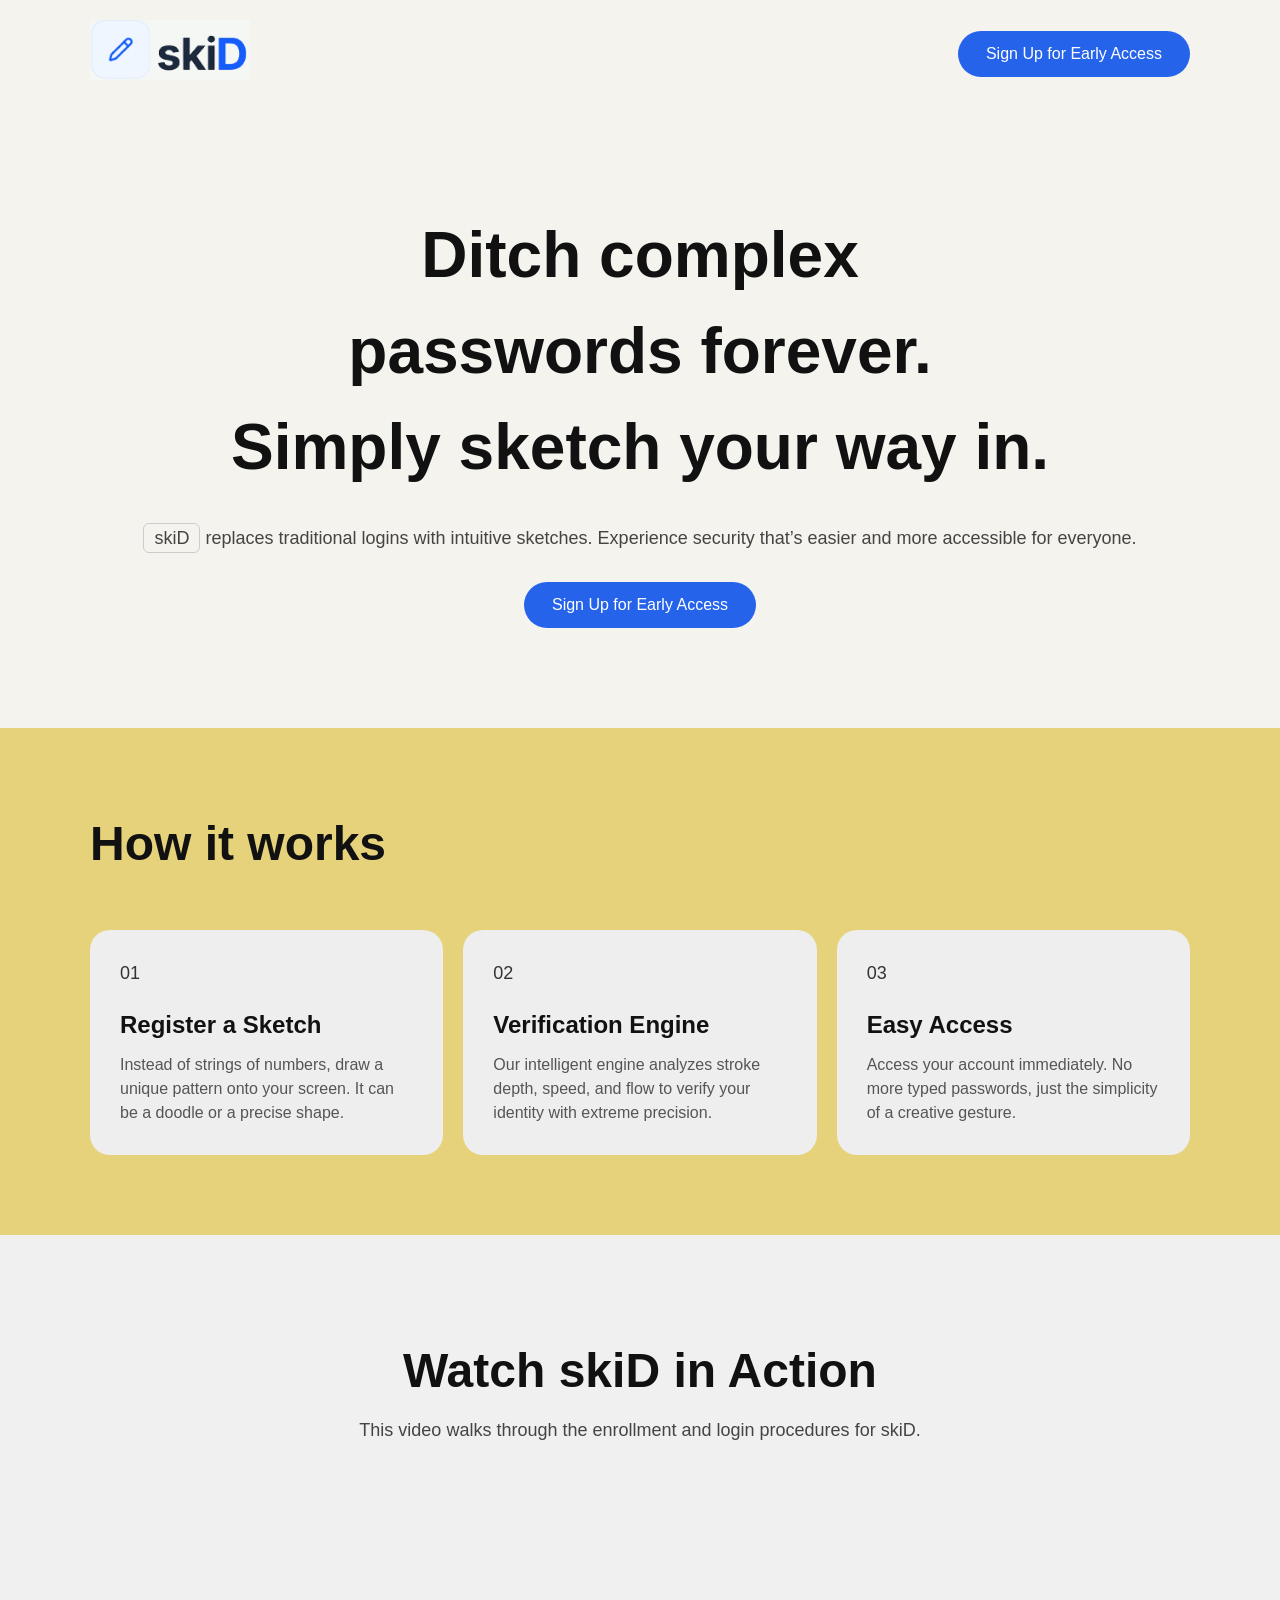
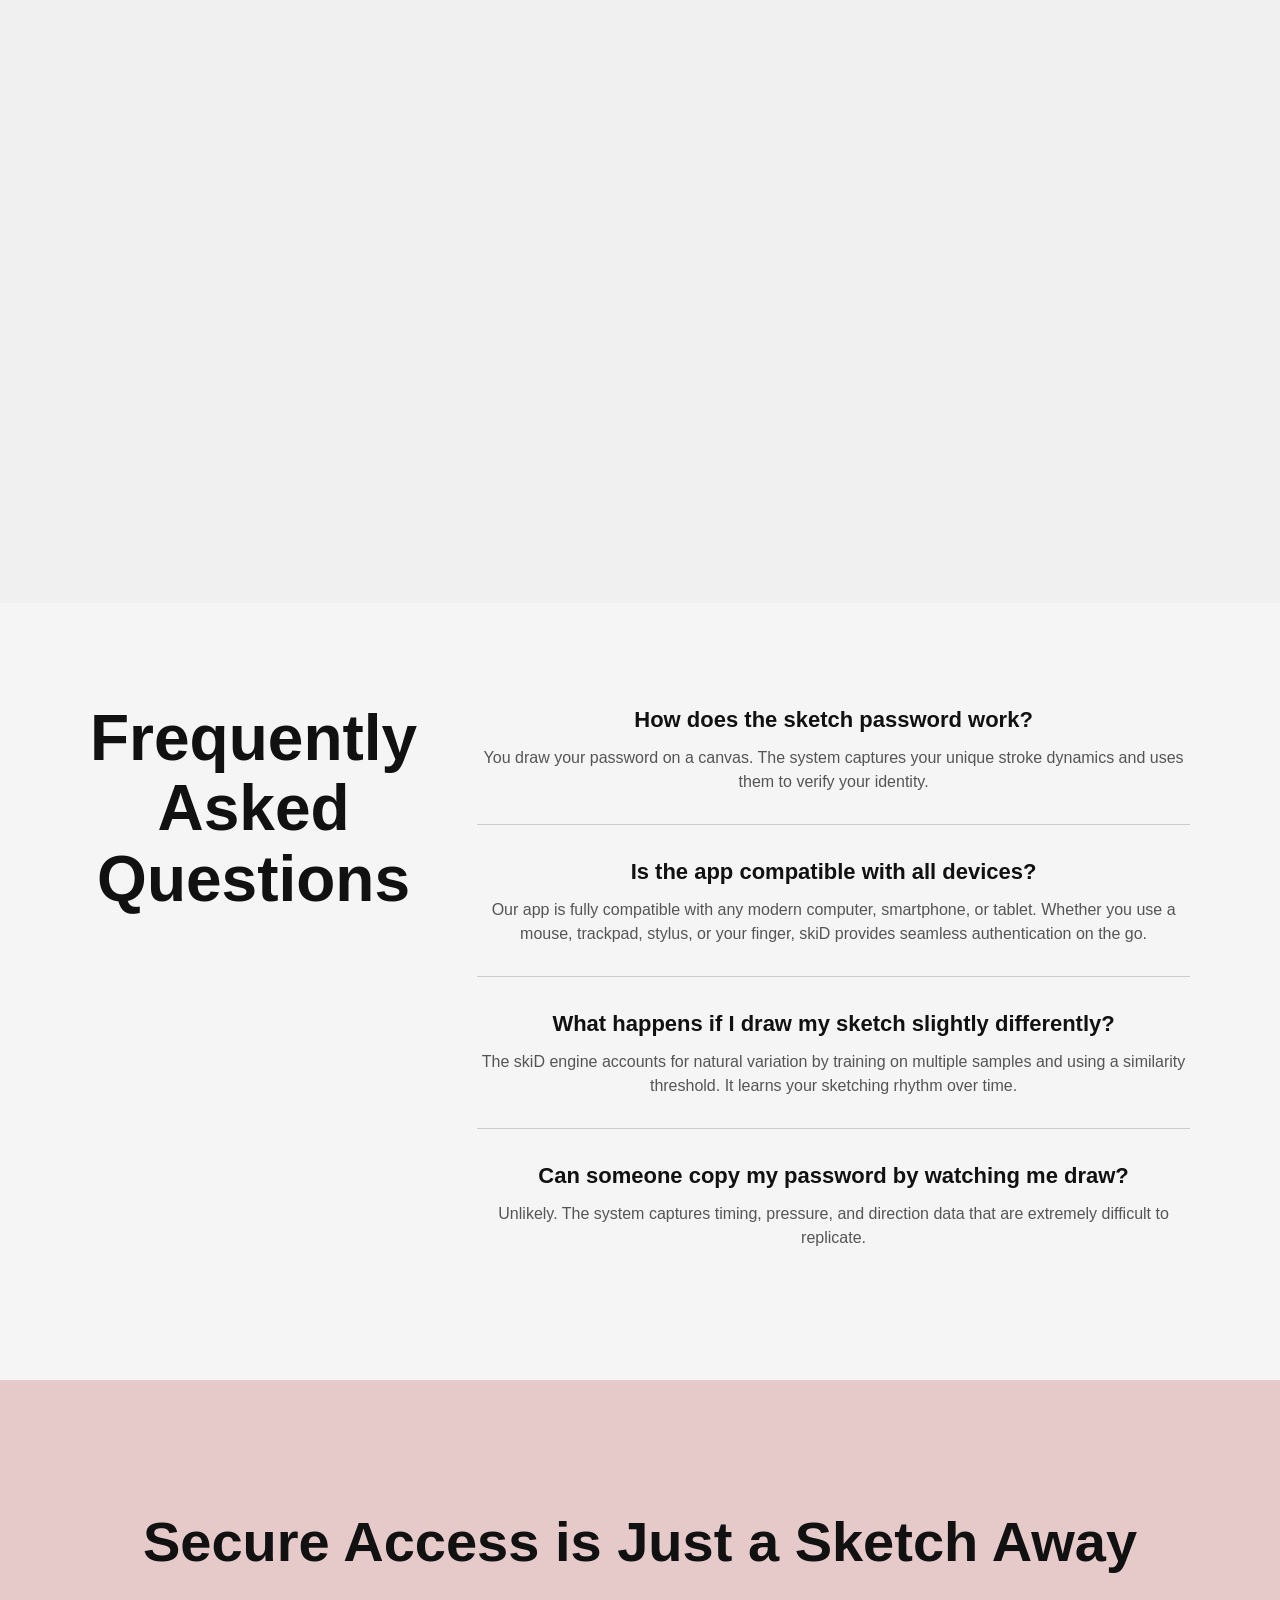
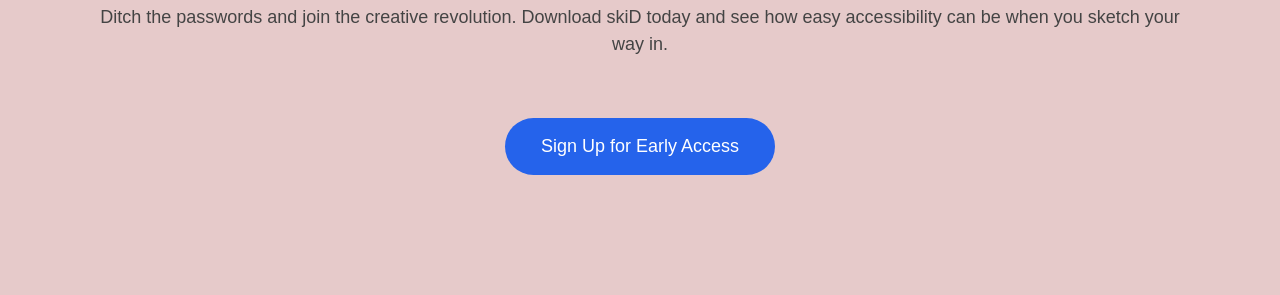
==== index.html @ f6055a3b "first commit" ====
<!DOCTYPE html>
<html lang="en">
<head>
  <meta charset="UTF-8" />
  <meta name="viewport" content="width=device-width, initial-scale=1.0"/>
  <title>skiD</title>
  <link rel="stylesheet" href="styles.css"/>
</head>
<body>

<header class="header">
  <div class="container nav">
    <div class="logo"><img src="assets/logo.png" class="logo-img" /></div>
    <a href="https://tally.so/r/Y5YMVz?variant=ease">
      <button class="cta">Sign Up for Early Access</button>
    </a>
  </div>
</header>

<!-- HERO -->
<section class="hero">
  <div class="container">
    <h1>
      Ditch complex<br>
      passwords forever.<br>
      Simply sketch your way in.
    </h1>

    <p class="subtext">
      <span class="highlight">skiD</span> replaces traditional logins with intuitive sketches.
      Experience security that’s easier and more accessible for everyone.
    </p>

    <a href="https://tally.so/r/Y5YMVz?variant=ease">
      <button class="cta">Sign Up for Early Access</button>
    </a>
  </div>
</section>

<!-- HOW IT WORKS -->
<section class="how">
  <div class="container">
    <h2>How it works</h2>

    <div class="cards">
      <div class="card">
        <span class="step">01</span>
        <h3>Register a Sketch</h3>
        <p>
          Instead of strings of numbers, draw a unique pattern onto your screen.
          It can be a doodle or a precise shape.
        </p>
      </div>

      <div class="card">
        <span class="step">02</span>
        <h3>Verification Engine</h3>
        <p>
          Our intelligent engine analyzes stroke depth, speed, and flow
          to verify your identity with extreme precision.
        </p>
      </div>

      <div class="card">
        <span class="step">03</span>
        <h3>Easy Access</h3>
        <p>
          Access your account immediately. No more typed passwords,
          just the simplicity of a creative gesture.
        </p>
      </div>
    </div>
  </div>
</section>

<!-- VIDEO SECTION -->
<section class="demo">
  <div class="container">
    <h2>Watch skiD in Action</h2>
    <p class="subtext">
      This video walks through the enrollment and login procedures for skiD.
    </p>

    <div class="video-wrapper">
        <iframe 
            src="https://youtube.com/embed/rPuqAuI-4R4"
            title="skiD demo"
            frameborder="0"
            allowfullscreen>
        </iframe>
    </div>
  </div>
</section>

<!-- FAQ SECTION-->
<section class="faq">
  <div class="container faq-grid">
    
    <!-- LEFT TITLE -->
    <div class="faq-title">
      <h2>Frequently<br>Asked<br>Questions</h2>
    </div>

    <!-- RIGHT CONTENT -->
    <div class="faq-content">

      <div class="faq-item">
        <h3>How does the sketch password work?</h3>
        <p>
          You draw your password on a canvas. The system captures your unique
          stroke dynamics and uses them to verify your identity.
        </p>
      </div>

      <hr>

      <div class="faq-item">
        <h3>Is the app compatible with all devices?</h3>
        <p>
          Our app is fully compatible with any modern computer, smartphone, or tablet.
          Whether you use a mouse, trackpad, stylus, or your finger, skiD provides
          seamless authentication on the go.
        </p>
      </div>

      <hr>

      <div class="faq-item">
        <h3>What happens if I draw my sketch slightly differently?</h3>
        <p>
          The skiD engine accounts for natural variation by training on multiple samples
          and using a similarity threshold. It learns your sketching rhythm over time.
        </p>
      </div>

      <hr>

      <div class="faq-item">
        <h3>Can someone copy my password by watching me draw?</h3>
        <p>
          Unlikely. The system captures timing, pressure, and direction data that are
          extremely difficult to replicate.
        </p>
      </div>

    </div>
  </div>
</section>

<!-- CTA SECTION-->
<section class="cta-section">
  <div class="container">
    <h2>Secure Access is Just a Sketch Away</h2>

    <p class="subtext">
      Ditch the passwords and join the creative revolution. Download skiD today
      and see how easy accessibility can be when you sketch your way in.
    </p>

    <a href="https://tally.so/r/Y5YMVz?variant=ease">
      <button class="cta large">Sign Up for Early Access</button>
    </a>
  </div>
</section>

</body>
</html>
---- styles.css ----
* {
  margin: 0;
  padding: 0;
  box-sizing: border-box;
  font-family: -apple-system, BlinkMacSystemFont, "Helvetica Neue", sans-serif;
}

body {
  line-height: 1.5;
  color: #111;
}

.container {
  width: 90%;
  max-width: 1100px;
  margin: auto;
  text-align: center;
}

/* HERO */
.hero {
  padding: 100px 0;
  background: #f5f3ee;
}

.hero h1 {
  font-size: 64px;
  font-weight: 700;
  margin-bottom: 30px;
}

.subtext {
  font-size: 18px;
  color: #444;
  margin-bottom: 30px;
}

.highlight {
  border: 1px solid #ccc;
  padding: 4px 10px;
  border-radius: 6px;
}

.cta {
  background: #2563eb;
  color: white;
  border: none;
  padding: 14px 28px;
  border-radius: 999px;
  font-size: 16px;
  cursor: pointer;

  /* smooth animation */
  transition: all 0.2s ease;
}

/* HOVER (mouse over) */
.cta:hover {
  background: #1e4ed8; /* darker blue */
  transform: translateY(-2px); /* slight lift */
}

/* CLICK (pressed state) */
.cta:active {
  background: #1a3fb8; /* even darker */
  transform: translateY(0); /* press down */
}

/* HOW IT WORKS */
.how {
  background: #e6d27a;
  padding: 80px 0;
}

.how h2 {
  font-size: 48px;
  margin-bottom: 50px;
  text-align: left;
}

.cards {
  display: flex;
  gap: 20px;
  flex-wrap: wrap;
}

.card {
  flex: 1;
  min-width: 280px;
  background: #eee;
  border-radius: 20px;
  padding: 30px;
  text-align: left;
}

.step {
  font-size: 18px;
  color: #333;
}

.card h3 {
  margin: 20px 0 10px;
  font-size: 24px;
}

.card p {
  color: #555;
}

/* DEMO */
.demo {
  padding: 100px 0;
  background: #f0f0f0;
}

.demo h2 {
  font-size: 48px;
  margin-bottom: 10px;
}

.video-placeholder {
  margin-top: 40px;
  height: 300px;
  background: #ddd;
  border-radius: 20px;
  display: flex;
  align-items: center;
  justify-content: center;
  font-size: 40px;
}

/* HEADER */
.header {
  position: sticky;
  top: 0;
  background: #f5f3ee;
  padding: 20px 0;
  z-index: 1000;
}

.nav {
  display: flex;
  justify-content: space-between;
  align-items: center;
}

.logo-img {
  /* font-weight: 700;
  font-size: 20px; */
  height:60px;
}

.video-wrapper {
  margin-top: 40px;
  position: relative;
  width: 100%;
  padding-top: 56.25%; /* 16:9 ratio */
  border-radius: 20px;
  overflow: hidden;
}

.video-wrapper iframe {
  position: absolute;
  top: 0;
  left: 0;
  width: 100%;
  height: 100%;
}

/* FAQ */
.faq {
  padding: 100px 0;
  background: #f5f5f5;
}

.faq-grid {
  display: flex;
  gap: 60px;
  align-items: flex-start;
}

.faq-title h2 {
  font-size: 64px;
  line-height: 1.1;
}

.faq-content {
  flex: 1;
}

.faq-item {
  margin-bottom: 30px;
}

.faq-item h3 {
  font-size: 22px;
  margin-bottom: 10px;
}

.faq-item p {
  color: #555;
}

.faq hr {
  border: none;
  border-top: 1px solid #ccc;
  margin: 30px 0;
}

/* CTA SECTION */
.cta-section {
  background: #e6caca;
  padding: 120px 0;
  text-align: center;
}

.cta-section h2 {
  font-size: 56px;
  margin-bottom: 20px;
}

.cta.large {
  margin-top: 30px;
  font-size: 18px;
  padding: 18px 36px;
}
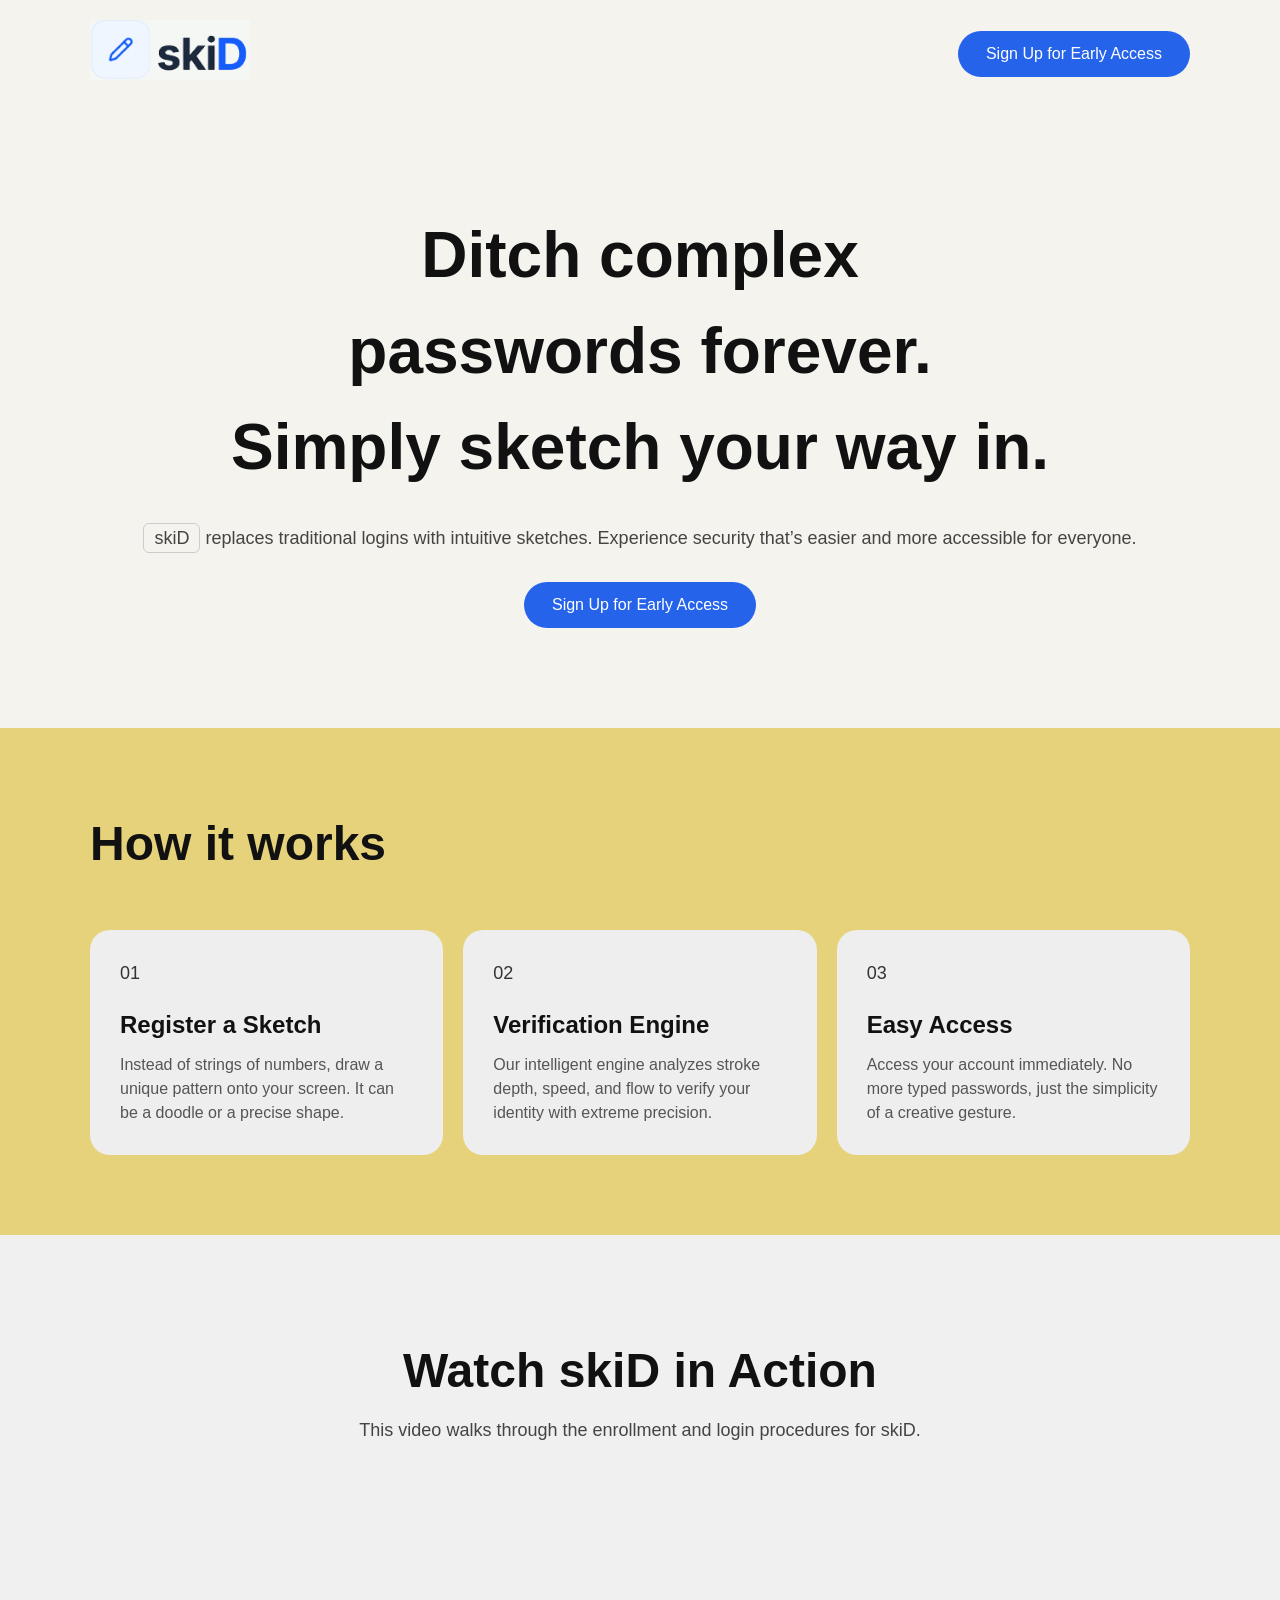
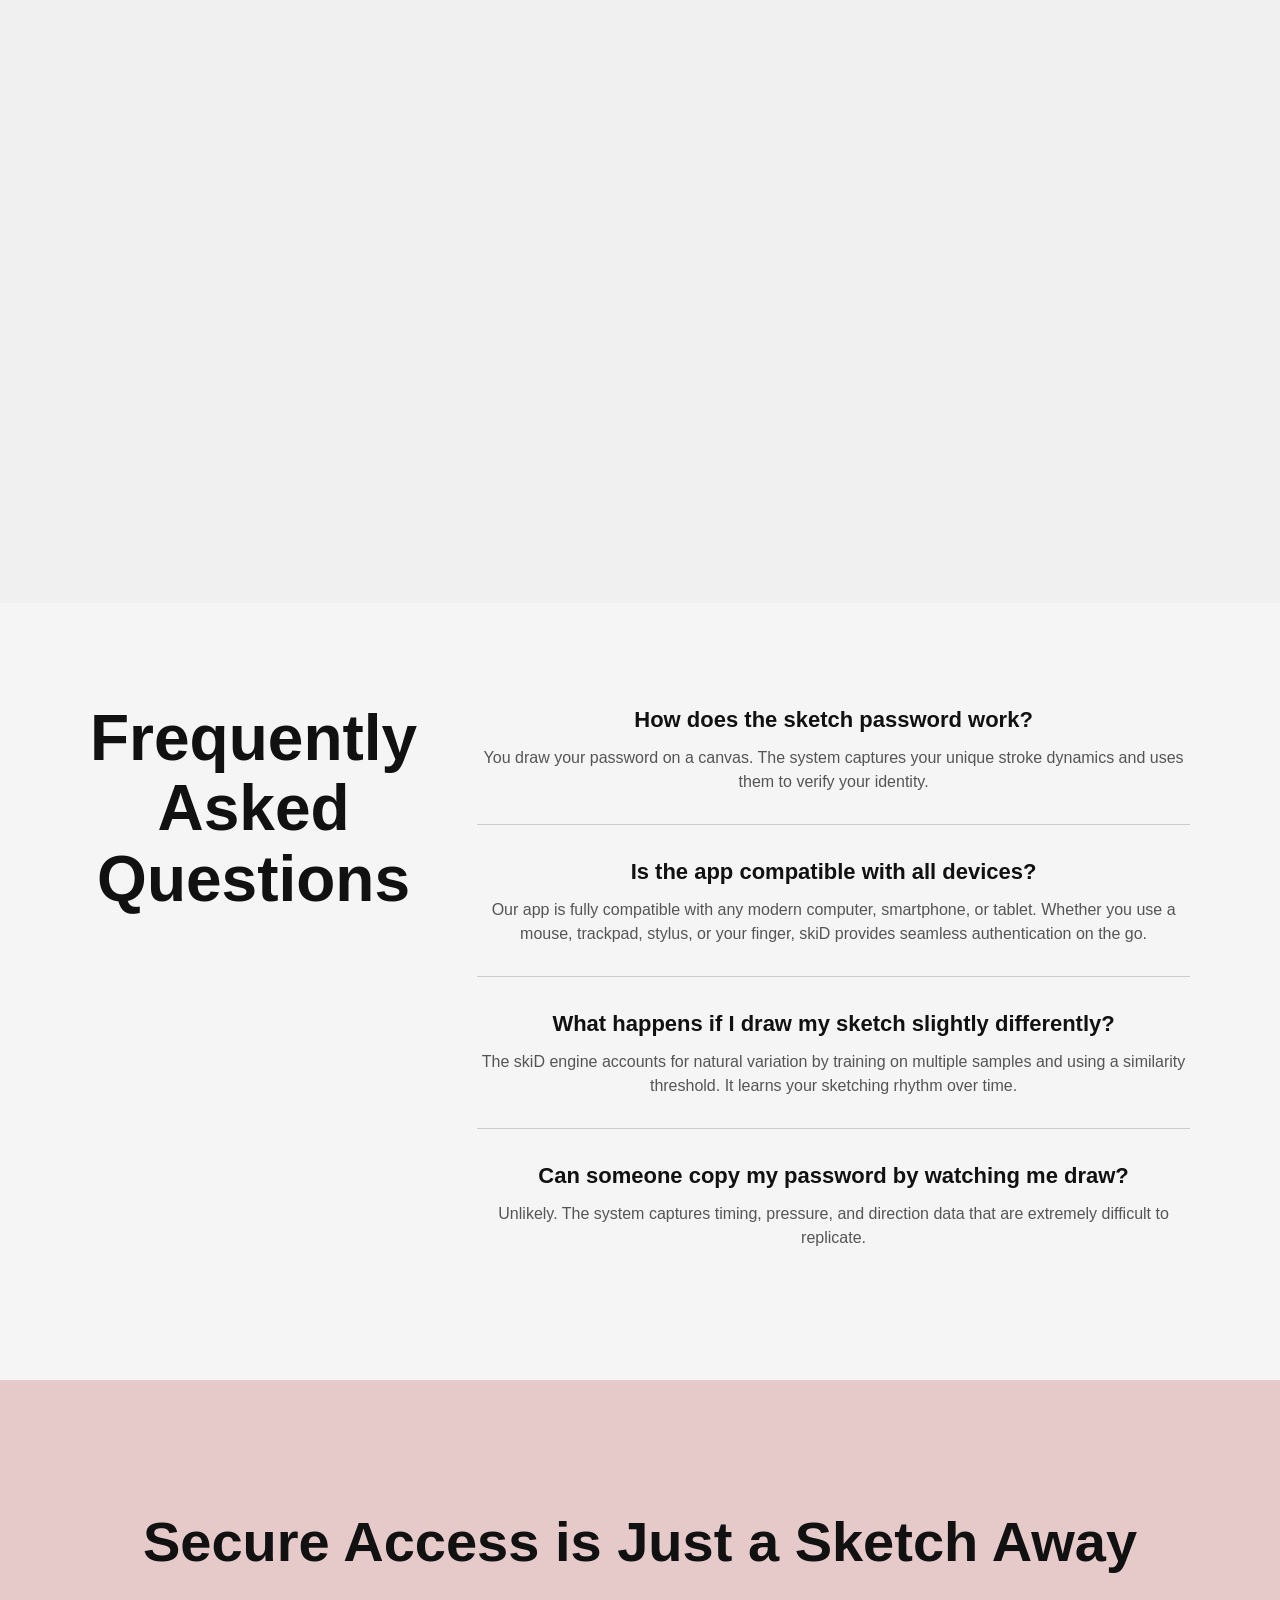
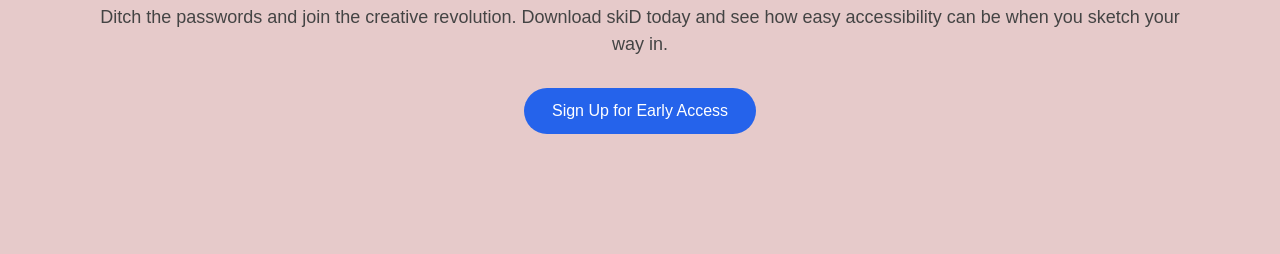
==== commit d120cd6a: "added google analytics button" ====
--- a/index.html
+++ b/index.html
@@ -6,12 +6,31 @@
   <title>skiD</title>
   <link rel="stylesheet" href="styles.css"/>
 </head>
+
+<!-- Google tag (gtag.js) -->
+<script async src="https://www.googletagmanager.com/gtag/js?id=AW-18070624864"></script>
+<script>
+  window.dataLayer = window.dataLayer || [];
+  function gtag(){dataLayer.push(arguments);}
+  gtag('js', new Date());
+
+  gtag('config', 'AW-18070624864');
+</script>
+
+<!-- Event snippet for Submit lead form conversion page In your html page, add the snippet and call gtag_report_conversion when someone clicks on the chosen link or button. --> 
+ <script> 
+ function gtag_report_conversion(url) { 
+  var callback = function () { if (typeof(url) != 'undefined') { window.location = url; } }; 
+  gtag('event', 'conversion', { 'send_to': 'AW-18070624864/WIZXCIqvupccEOC036hD', 'value': 1.0, 'currency': 'USD', 'event_callback': callback }); 
+  return false; } 
+  </script>
+
 <body>
 
 <header class="header">
   <div class="container nav">
     <div class="logo"><img src="assets/logo.png" class="logo-img" /></div>
-    <a href="https://tally.so/r/Y5YMVz?variant=ease">
+    <a href="https://tally.so/r/Y5YMVz?variant=creative" onclick="return gtag_report_conversion('https://tally.so/r/Y5YMVz?variant=creative');">
       <button class="cta">Sign Up for Early Access</button>
     </a>
   </div>
@@ -31,7 +50,7 @@
       Experience security that’s easier and more accessible for everyone.
     </p>
 
-    <a href="https://tally.so/r/Y5YMVz?variant=ease">
+    <a href="https://tally.so/r/Y5YMVz?variant=creative" onclick="return gtag_report_conversion('https://tally.so/r/Y5YMVz?variant=creative');">
       <button class="cta">Sign Up for Early Access</button>
     </a>
   </div>
@@ -157,8 +176,8 @@
       and see how easy accessibility can be when you sketch your way in.
     </p>
 
-    <a href="https://tally.so/r/Y5YMVz?variant=ease">
-      <button class="cta large">Sign Up for Early Access</button>
+    <a href="https://tally.so/r/Y5YMVz?variant=creative" onclick="return gtag_report_conversion('https://tally.so/r/Y5YMVz?variant=creative');">
+      <button class="cta">Sign Up for Early Access</button>
     </a>
   </div>
 </section>
